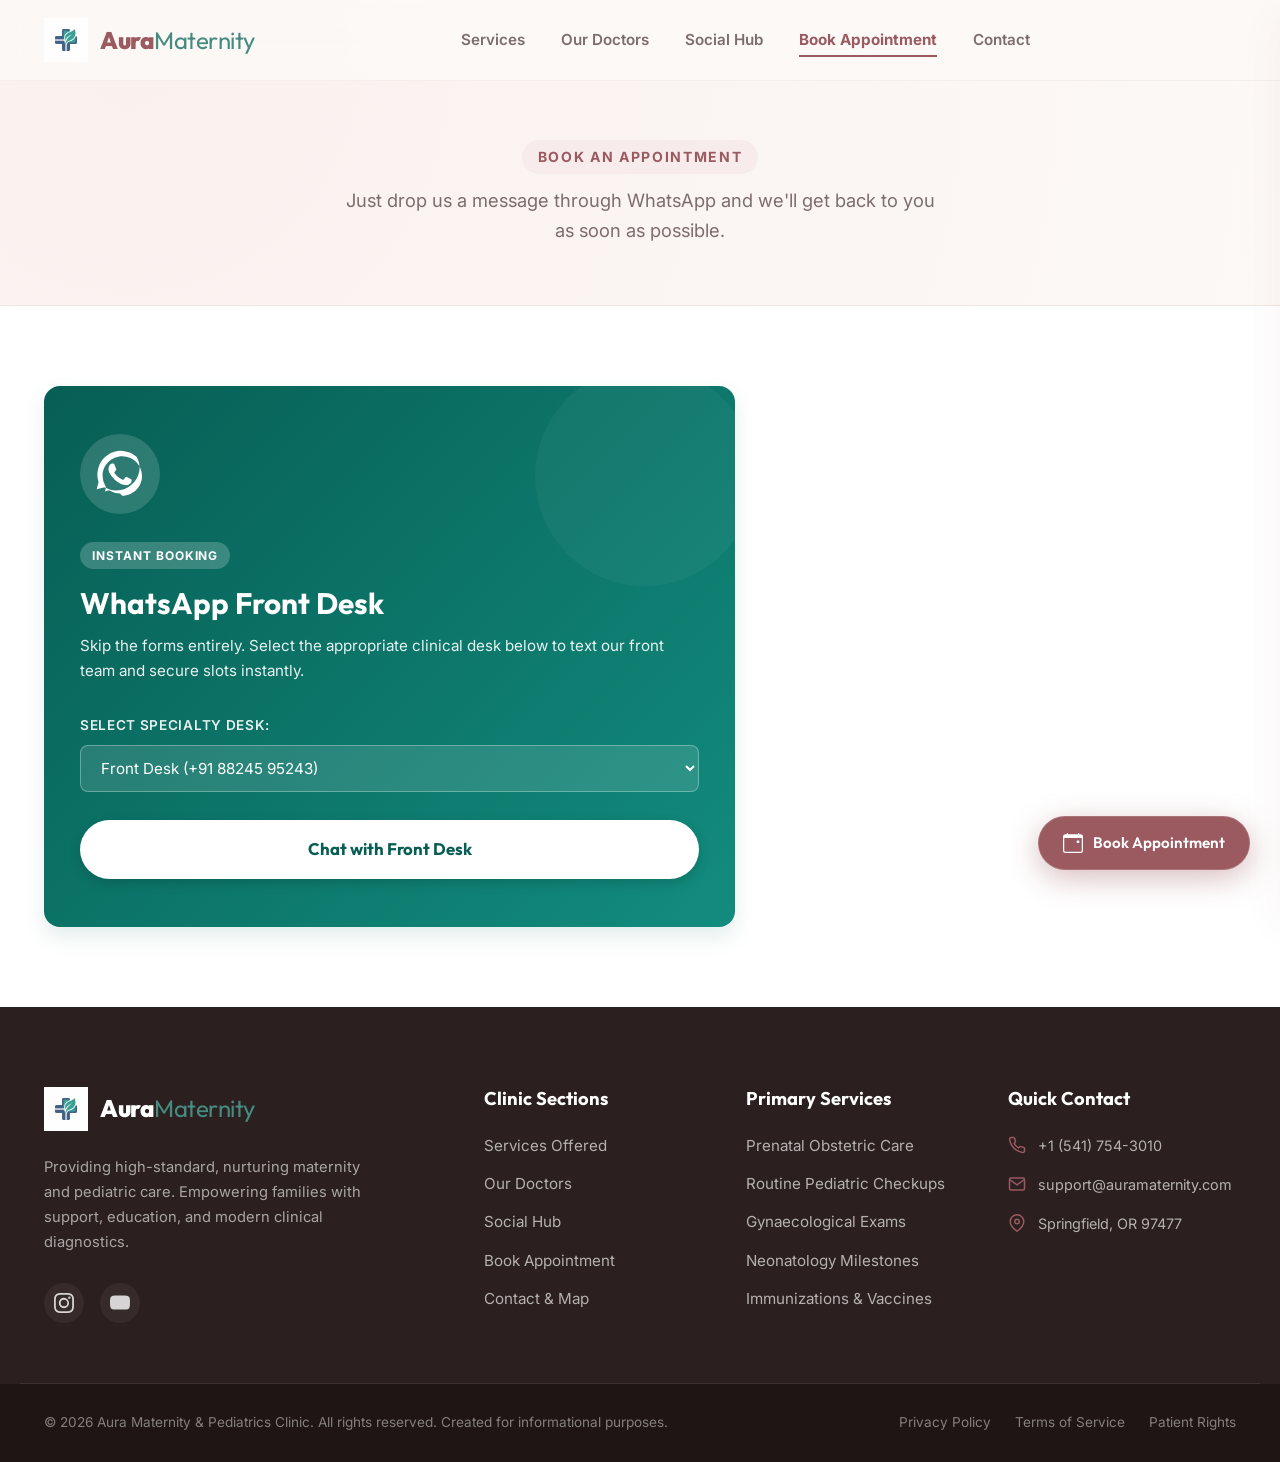
==== booking.html @ d5ce459d "Adding Base Code" ====
<!DOCTYPE html>
<html lang="en">

<head>
  <meta charset="UTF-8">
  <meta name="viewport" content="width=device-width, initial-scale=1.0">
  <title>Book an Appointment | Aura Maternity & Pediatrics Clinic</title>
  <link rel="preconnect" href="https://fonts.googleapis.com">
  <link rel="preconnect" href="https://fonts.gstatic.com" crossorigin>
  <link
    href="https://fonts.googleapis.com/css2?family=Inter:wght@300;400;500;600;700&family=Outfit:wght@300;400;500;600;700;800&display=swap"
    rel="stylesheet">
  <link rel="stylesheet" href="styles.css">
</head>

<body>

  <!-- SHARED HEADER -->
  <clinic-header></clinic-header>


  <!-- PAGE BANNER -->
  <section class="page-banner">
    <div class="container">
      <span class="sub-heading">Book an Appointment</span>
      <p>Just drop us a message through WhatsApp and we'll get back to you as soon as possible.</p>
    </div>
  </section>

  <!-- BOOKING LAYOUT SECTION -->
  <section class="booking-section section-padding bg-light" id="booking">
    <div class="container">
      <div class="booking-layout">

        <!-- WhatsApp Front Desk Card -->
        <div class="whatsapp-action-card">
          <div class="whatsapp-card-content">
            <div class="whatsapp-icon-large">
              <svg xmlns="http://www.w3.org/2000/svg" width="48" height="48" fill="currentColor" class="bi bi-whatsapp"
                viewBox="0 0 16 16">
                <path
                  d="M13.601 2.326A7.854 7.854 0 0 0 .79 10.394l.048.37-.63 2.33 2.385-.626.37.048a7.813 7.813 0 0 0 3.748.977h.001c4.32 0 7.831-3.51 7.831-7.83A7.83 7.83 0 0 0 13.6 2.326zM7.994 14.521a6.573 6.573 0 0 1-3.356-.92l-.24-.144-1.42.372.38-1.4-.158-.25a6.56 6.56 0 0 1-1.005-3.493c0-3.625 2.95-6.57 6.57-6.57a6.57 6.57 0 0 1 6.57 6.57c0 3.626-2.95 6.579-6.57 6.579zm3.557-4.877c-.19-.094-1.121-.553-1.295-.615-.173-.063-.3-.094-.427.094-.127.188-.49.613-.6.729-.11.117-.22.13-.41.035-.19-.094-.8-.296-1.523-.941-.563-.5-1.01-1.119-1.12-1.309-.11-.19-.013-.292.08-.387.085-.085.19-.22.285-.33.095-.11.127-.188.19-.312.063-.125.03-.235-.015-.33-.045-.094-.427-1.03-.586-1.416-.154-.373-.306-.322-.427-.328-.11-.006-.239-.006-.367-.006-.128 0-.335.048-.51.235-.175.188-.67.654-.67 1.595 0 .942.684 1.85.779 1.978.095.13 1.343 2.051 3.254 2.878.455.197.81.315 1.086.402.457.145.874.125 1.205.076.368-.055 1.121-.459 1.279-.902.158-.444.158-.825.11-.902-.045-.078-.174-.125-.364-.219z" />
              </svg>
            </div>
            <span class="whatsapp-badge">Instant Booking</span>
            <h3>WhatsApp Front Desk</h3>
            <p class="whatsapp-text">Skip the forms entirely. Select the appropriate clinical desk below to text our
              front team and secure slots instantly.</p>

            <div class="phone-input-group">
              <label for="whatsapp-desk">Select Specialty Desk:</label>
              <select id="whatsapp-desk" class="desk-select">
                <option value="+918824595243">Front Desk (+91 88245 95243)</option>
              </select>
            </div>

            <!-- Pre-filled message target template: https://wa.me/YOUR_PHONE_NUMBER?text=Hello%21%20I%20would%20like%20to%20book%20an%20appointment%20at%20the%20clinic.%20Please%20let%20me%20know%20the%20available%20slots. -->
            <a href="https://wa.me/+918824595243?text=Hello%21%20I%20would%20like%20to%20book%20an%20appointment%20at%20the%20clinic.%20Please%20let%20me%20know%20the%20available%20slots."
              id="whatsapp-btn" class="btn-whatsapp" target="_blank" rel="noopener noreferrer">
              Chat with Front Desk
            </a>
          </div>
          <div class="whatsapp-card-background"></div>
        </div>

      </div>
    </div>
  </section>

  <!-- FOOTER -->
  <clinic-footer></clinic-footer>

  <script src="header.js" defer></script>
  <script src="footer.js" defer></script>
  <script src="app.js"></script>
</body>

</html>
---- styles.css ----
/* ==========================================================================
   Aura Maternity & Pediatrics Clinic Stylesheet (Maternity Re-Theme)
   ========================================================================== */

/* 1. CSS VARIABLES & THEME SETUP */
:root {
  /* Color Palette - Warm, Comforting Maternity Home Theme */
  --primary: #9A5A60;          /* Warm Dusty Rose */
  --primary-hover: #7E4449;
  --primary-light: #F7ECEB;
  --secondary: #468B80;        /* Soft Sage Teal */
  --secondary-hover: #366E65;
  --secondary-light: #ECF5F3;
  --accent: #FAF1EE;           /* Warm Peach/Cream Accent */
  --text-main: #2B1F1F;        /* Deep Espresso Charcoal */
  --text-muted: #7D6D6D;       /* Warm Taupe Slate */
  --bg-primary: #FCF9F7;       /* Soft Creamy White */
  --bg-secondary: #FFFFFF;     /* Pure White */
  --border-color: #EFE6E2;     /* Warm Soft Border */
  --whatsapp-green: #25D366;   
  --whatsapp-hover: #1EBE57;
  
  /* Typography & Spacing */
  --font-heading: 'Outfit', sans-serif;
  --font-body: 'Inter', sans-serif;
  
  /* Shadows & Radius */
  --shadow-sm: 0 2px 4px rgba(154, 90, 96, 0.03);
  --shadow-md: 0 10px 20px rgba(154, 90, 96, 0.05);
  --shadow-lg: 0 20px 40px rgba(154, 90, 96, 0.07);
  --shadow-teal: 0 10px 20px rgba(70, 139, 128, 0.15);
  --radius-sm: 8px;
  --radius-md: 16px;
  --radius-lg: 24px;
  --radius-round: 50%;
  
  /* Transitions */
  --transition-fast: 0.2s cubic-bezier(0.4, 0, 0.2, 1);
  --transition-normal: 0.3s cubic-bezier(0.4, 0, 0.2, 1);
  --transition-slow: 0.5s cubic-bezier(0.4, 0, 0.2, 1);
}

/* 2. RESET & BASE STYLES */
*, *::before, *::after {
  box-sizing: border-box;
  margin: 0;
  padding: 0;
}

html {
  scroll-behavior: smooth;
  font-size: 16px;
}

body {
  font-family: var(--font-body);
  color: var(--text-main);
  background-color: var(--bg-primary);
  line-height: 1.6;
  -webkit-font-smoothing: antialiased;
  overflow-x: hidden;
}

.container {
  width: 100%;
  max-width: 1240px;
  margin: 0 auto;
  padding: 0 24px;
}

section {
  position: relative;
}

.section-padding {
  padding: 80px 0;
}

.bg-light {
  background-color: var(--bg-secondary);
}

a {
  text-decoration: none;
  color: inherit;
  transition: var(--transition-fast);
}

ul {
  list-style: none;
}

img {
  max-width: 100%;
  display: block;
  height: auto;
}

/* Typography styles */
h1, h2, h3, h4, h5, h6 {
  font-family: var(--font-heading);
  font-weight: 700;
  line-height: 1.25;
}

.section-header {
  max-width: 700px;
  margin: 0 auto 60px auto;
}

.text-center {
  text-align: center;
}

.sub-heading {
  font-family: var(--font-body);
  font-size: 0.875rem;
  text-transform: uppercase;
  letter-spacing: 0.12em;
  color: var(--primary);
  font-weight: 700;
  display: inline-block;
  margin-bottom: 12px;
  background-color: var(--primary-light);
  padding: 6px 16px;
  border-radius: 50px;
}

.section-title {
  font-size: 2.5rem;
  color: var(--primary);
  margin-bottom: 16px;
  letter-spacing: -0.01em;
}

.section-desc {
  color: var(--text-muted);
  font-size: 1.1rem;
}

/* Page Banner (Multi-Page Header Hero) */
.page-banner {
  background: radial-gradient(circle at 10% 20%, var(--accent) 0%, var(--bg-primary) 100%);
  padding: 140px 0 60px 0;
  border-bottom: 1px solid var(--border-color);
  text-align: center;
}

.page-banner h1 {
  font-size: 3rem;
  color: var(--primary);
  margin-bottom: 12px;
}

.page-banner p {
  color: var(--text-muted);
  font-size: 1.15rem;
  max-width: 600px;
  margin: 0 auto;
}

/* Button UI Components - Optimized for Gynaecology & Booking Intent */
.btn-primary {
  display: inline-flex;
  align-items: center;
  justify-content: center;
  background-color: var(--primary);
  color: var(--bg-secondary) !important;
  font-family: var(--font-heading);
  font-weight: 700;
  padding: 14px 28px;
  border-radius: 50px;
  border: none;
  cursor: pointer;
  box-shadow: var(--shadow-sm);
  transition: var(--transition-fast);
}

.btn-primary:hover {
  background-color: var(--primary-hover);
  transform: translateY(-2px);
  box-shadow: var(--shadow-md);
}

.btn-secondary {
  display: inline-flex;
  align-items: center;
  justify-content: center;
  background-color: var(--secondary-light);
  color: var(--secondary) !important;
  font-family: var(--font-heading);
  font-weight: 700;
  padding: 14px 28px;
  border-radius: 50px;
  border: none;
  cursor: pointer;
  transition: var(--transition-fast);
}

.btn-secondary:hover {
  background-color: #d8ebe8;
  transform: translateY(-2px);
}

/* ==========================================================================
   3. NAVIGATION HEADER
   ========================================================================== */
.header {
  position: fixed;
  top: 0;
  left: 0;
  width: 100%;
  z-index: 1000;
  background-color: rgba(252, 249, 247, 0.85);
  backdrop-filter: blur(16px);
  -webkit-backdrop-filter: blur(16px);
  border-bottom: 1px solid rgba(239, 230, 226, 0.5);
  transition: var(--transition-normal);
}

.header.scrolled {
  background-color: var(--bg-secondary);
  box-shadow: var(--shadow-sm);
  padding: 8px 0;
}

.nav-container {
  display: flex;
  align-items: center;
  justify-content: space-between;
  height: 80px;
  transition: var(--transition-normal);
}

.header.scrolled .nav-container {
  height: 70px;
}

.logo-wrapper {
  display: flex;
  align-items: center;
  gap: 12px;
}

.logo-img {
  width: 44px;
  height: 44px;
  object-fit: contain;
}

.logo-text {
  font-family: var(--font-heading);
  font-size: 1.5rem;
  font-weight: 850;
  color: var(--primary);
  letter-spacing: -0.02em;
}

.logo-text span {
  color: var(--secondary);
  font-weight: 400;
}

/* Desktop navigation links */
.nav-list {
  display: flex;
  gap: 36px;
}

.nav-link {
  font-family: var(--font-body);
  font-size: 0.95rem;
  font-weight: 600;
  color: var(--text-muted);
  position: relative;
  padding: 8px 0;
}

.nav-link::after {
  content: '';
  position: absolute;
  bottom: 0;
  left: 0;
  width: 0;
  height: 2.5px;
  background-color: var(--primary);
  transition: var(--transition-fast);
}

.nav-link:hover {
  color: var(--primary);
}

.nav-link:hover::after,
.nav-link.active::after {
  width: 100%;
}

.nav-link.active {
  color: var(--primary);
  font-weight: 700;
}

.nav-actions {
  display: flex;
  align-items: center;
  gap: 20px;
}

/* Menu Hamburger Button (Mobile) */
.menu-toggle {
  display: none;
  background: none;
  border: none;
  cursor: pointer;
  flex-direction: column;
  gap: 6px;
  padding: 8px;
  z-index: 1100;
}

.menu-toggle .bar {
  width: 24px;
  height: 2.5px;
  background-color: var(--primary);
  border-radius: 4px;
  transition: var(--transition-fast);
}

/* Mobile drawer navigation system */
.mobile-drawer {
  position: fixed;
  top: 0;
  right: -320px;
  width: 320px;
  height: 100%;
  background-color: var(--bg-secondary);
  z-index: 1100;
  box-shadow: var(--shadow-lg);
  display: flex;
  flex-direction: column;
  padding: 32px 24px;
  transition: var(--transition-normal);
}

.mobile-drawer.open {
  right: 0;
}

.drawer-header {
  display: flex;
  align-items: center;
  justify-content: space-between;
  margin-bottom: 40px;
}

.drawer-close {
  font-size: 2rem;
  background: none;
  border: none;
  cursor: pointer;
  color: var(--text-muted);
  line-height: 1;
}

.drawer-list {
  display: flex;
  flex-direction: column;
  gap: 20px;
  margin-bottom: auto;
}

.drawer-link {
  font-family: var(--font-heading);
  font-size: 1.25rem;
  font-weight: 700;
  color: var(--text-main);
  padding: 8px 0;
  display: block;
}

.drawer-link:hover,
.drawer-link.active {
  color: var(--primary);
}

.drawer-footer {
  margin-top: auto;
}

.drawer-btn {
  width: 100%;
  text-align: center;
}

.drawer-overlay {
  position: fixed;
  top: 0;
  left: 0;
  width: 100%;
  height: 100%;
  background-color: rgba(43, 31, 31, 0.4);
  z-index: 1050;
  opacity: 0;
  pointer-events: none;
  backdrop-filter: blur(4px);
  transition: var(--transition-normal);
}

.drawer-overlay.active {
  opacity: 1;
  pointer-events: auto;
}

/* ==========================================================================
   4. HERO SECTION
   ========================================================================== */
.hero-section {
  padding: 160px 0 90px 0;
  background: radial-gradient(circle at 80% 20%, rgba(154, 90, 96, 0.05) 0%, rgba(70, 139, 128, 0.02) 50%, var(--bg-primary) 100%);
  overflow: hidden;
}

.hero-container {
  display: grid;
  grid-template-columns: 1.15fr 0.85fr;
  align-items: center;
  gap: 60px;
}

.hero-title {
  font-size: 3.25rem;
  color: var(--primary);
  margin-bottom: 20px;
  letter-spacing: -0.02em;
}

.hero-title .highlight {
  color: var(--secondary);
  position: relative;
}

.hero-title .highlight::after {
  content: '';
  position: absolute;
  bottom: 4px;
  left: 0;
  width: 100%;
  height: 8px;
  background-color: rgba(70, 139, 128, 0.12);
  z-index: -1;
  border-radius: 4px;
}

.hero-subtitle {
  font-size: 1.15rem;
  color: var(--text-muted);
  margin-bottom: 36px;
  max-width: 580px;
}

.hero-cta-group {
  display: flex;
  gap: 16px;
  margin-bottom: 48px;
}

.hero-stats {
  display: flex;
  gap: 48px;
  border-top: 1px solid var(--border-color);
  padding-top: 28px;
}

.stat-item {
  display: flex;
  flex-direction: column;
}

.stat-num {
  font-family: var(--font-heading);
  font-size: 2.25rem;
  font-weight: 800;
  color: var(--primary);
  line-height: 1.1;
}

.stat-label {
  color: var(--text-muted);
  font-size: 0.9rem;
  margin-top: 4px;
}

/* Hero geometric UI illustration cards */
.hero-visual {
  position: relative;
  height: 480px;
  display: flex;
  align-items: center;
  justify-content: center;
}

.visual-card {
  position: absolute;
  background-color: var(--bg-secondary);
  border-radius: var(--radius-md);
  box-shadow: var(--shadow-lg);
  padding: 24px;
  display: flex;
  align-items: center;
  gap: 20px;
  width: 320px;
  transition: var(--transition-normal);
  z-index: 2;
  border: 1px solid var(--border-color);
}

.visual-card:hover {
  transform: translateY(-8px) scale(1.02);
}

.main-card {
  top: 60px;
  left: 20px;
}

.heart-card {
  bottom: 80px;
  right: 20px;
}

.card-icon-wrapper {
  width: 54px;
  height: 54px;
  border-radius: var(--radius-sm);
  background-color: var(--primary-light);
  color: var(--primary);
  display: flex;
  align-items: center;
  justify-content: center;
  flex-shrink: 0;
}

.card-icon-wrapper.teal {
  background-color: var(--secondary-light);
  color: var(--secondary);
}

.card-icon-wrapper svg {
  width: 26px;
  height: 26px;
}

.card-details h3 {
  font-size: 1.1rem;
  color: var(--primary);
  margin-bottom: 4px;
}

.card-details p {
  font-size: 0.85rem;
  color: var(--text-muted);
  line-height: 1.4;
}

.visual-gradient-glow {
  position: absolute;
  width: 320px;
  height: 320px;
  border-radius: var(--radius-round);
  background: radial-gradient(circle, rgba(154, 90, 96, 0.12) 0%, rgba(70, 139, 128, 0.05) 50%, transparent 100%);
  filter: blur(20px);
  z-index: 1;
}

/* ==========================================================================
   5. SERVICES OFFERED
   ========================================================================== */
.services-grid {
  display: grid;
  grid-template-columns: repeat(auto-fit, minmax(350px, 1fr));
  gap: 32px;
}

.service-card {
  background-color: var(--bg-secondary);
  border-radius: var(--radius-md);
  padding: 40px;
  box-shadow: var(--shadow-sm);
  border: 1px solid var(--border-color);
  transition: var(--transition-normal);
  display: flex;
  flex-direction: column;
  align-items: flex-start;
}

.service-card:hover {
  transform: translateY(-8px);
  box-shadow: var(--shadow-lg);
  border-color: rgba(154, 90, 96, 0.2);
}

.service-icon-container {
  width: 60px;
  height: 60px;
  border-radius: var(--radius-sm);
  background-color: var(--primary-light);
  color: var(--primary);
  display: flex;
  align-items: center;
  justify-content: center;
  margin-bottom: 28px;
  transition: var(--transition-fast);
}

.service-card:hover .service-icon-container {
  background-color: var(--secondary);
  color: var(--bg-secondary);
  transform: scale(1.05);
}

.service-icon {
  width: 28px;
  height: 28px;
}

.service-title {
  font-size: 1.35rem;
  color: var(--primary);
  margin-bottom: 16px;
}

.service-description {
  color: var(--text-muted);
  font-size: 0.95rem;
  line-height: 1.65;
  margin-bottom: 24px;
}

.service-card-link {
  font-weight: 700;
  font-size: 0.9rem;
  color: var(--primary);
  display: inline-flex;
  align-items: center;
  gap: 6px;
}

.service-card-link:hover {
  color: var(--secondary);
}

/* ==========================================================================
   6. DOCTORS & QUALIFICATIONS
   ========================================================================== */
.doctors-grid {
  display: grid;
  grid-template-columns: repeat(auto-fit, minmax(340px, 1fr));
  gap: 40px;
}

.doctor-card {
  background-color: var(--bg-secondary);
  border-radius: var(--radius-md);
  box-shadow: var(--shadow-sm);
  border: 1px solid var(--border-color);
  overflow: hidden;
  transition: var(--transition-normal);
}

.doctor-card:hover {
  transform: translateY(-6px);
  box-shadow: var(--shadow-lg);
}

.doctor-img-wrapper {
  position: relative;
  width: 100%;
  aspect-ratio: 1 / 1;
  overflow: hidden;
  background-color: var(--primary-light);
}

.doctor-img {
  width: 100%;
  height: 100%;
  object-fit: cover;
  transition: var(--transition-slow);
}

.doctor-card:hover .doctor-img {
  transform: scale(1.05);
}

.doctor-social-overlay {
  position: absolute;
  bottom: 0;
  left: 0;
  width: 100%;
  background: linear-gradient(to top, rgba(43, 31, 31, 0.8) 0%, rgba(43, 31, 31, 0) 100%);
  padding: 24px;
  display: flex;
  align-items: flex-end;
}

.doctor-exp {
  color: var(--bg-secondary);
  font-family: var(--font-heading);
  font-size: 0.9rem;
  font-weight: 700;
  background-color: var(--secondary);
  padding: 4px 12px;
  border-radius: 50px;
}

.doctor-info {
  padding: 32px;
}

.doctor-name {
  font-size: 1.35rem;
  color: var(--primary);
  margin-bottom: 6px;
}

.doctor-title {
  color: var(--secondary);
  font-weight: 700;
  font-size: 1rem;
}

.doctor-divider {
  border: none;
  border-top: 1px solid var(--border-color);
  margin: 20px 0;
}

.qualifications-header {
  font-size: 0.9rem;
  color: var(--text-main);
  margin-bottom: 12px;
  font-weight: 750;
  text-transform: uppercase;
  letter-spacing: 0.05em;
}

.qualifications-list {
  display: flex;
  flex-direction: column;
  gap: 8px;
}

.qualifications-list li {
  font-size: 0.88rem;
  color: var(--text-muted);
  position: relative;
  padding-left: 20px;
}

.qualifications-list li::before {
  content: "•";
  color: var(--primary);
  font-size: 1.25rem;
  position: absolute;
  left: 4px;
  top: -2px;
}

/* ==========================================================================
   7. PATIENT EDUCATION & SOCIAL MEDIA REELS (SOCIAL HUB)
   ========================================================================== */
.social-hub-intro {
  margin-bottom: 50px;
  padding: 30px;
  background-color: var(--accent);
  border-radius: var(--radius-md);
  border: 1px dashed var(--primary);
  display: flex;
  align-items: center;
  justify-content: space-between;
  gap: 30px;
}

.intro-content h3 {
  color: var(--primary);
  font-size: 1.35rem;
  margin-bottom: 6px;
}

.intro-content p {
  color: var(--text-muted);
  font-size: 0.95rem;
}

.social-btns {
  display: flex;
  gap: 12px;
  flex-wrap: wrap;
}

.social-btn {
  display: inline-flex;
  align-items: center;
  gap: 8px;
  padding: 10px 18px;
  border-radius: 50px;
  font-family: var(--font-heading);
  font-weight: 700;
  font-size: 0.88rem;
  color: var(--bg-secondary);
}

.btn-ig { background: linear-gradient(45deg, #f09433 0%, #e6683c 25%, #dc2743 50%, #cc2366 75%, #bc1888 100%); }
.btn-yt { background-color: #FF0000; }

.social-btns a:hover {
  transform: translateY(-2px);
  box-shadow: var(--shadow-md);
}

.education-tabs {
  display: flex;
  justify-content: center;
  gap: 16px;
  margin-bottom: 48px;
  flex-wrap: wrap;
}

.tab-btn {
  font-family: var(--font-heading);
  font-size: 0.95rem;
  font-weight: 700;
  color: var(--text-muted);
  background-color: var(--bg-secondary);
  border: 1px solid var(--border-color);
  padding: 10px 24px;
  border-radius: 50px;
  cursor: pointer;
  transition: var(--transition-fast);
}

.tab-btn:hover {
  color: var(--primary);
  border-color: var(--primary);
}

.tab-btn.active {
  color: var(--bg-secondary);
  background-color: var(--primary);
  border-color: var(--primary);
}

.education-grid {
  display: grid;
  grid-template-columns: repeat(auto-fit, minmax(320px, 1fr));
  gap: 32px;
}

.video-card-container {
  background-color: var(--bg-secondary);
  border-radius: var(--radius-md);
  overflow: hidden;
  box-shadow: var(--shadow-sm);
  border: 1px solid var(--border-color);
  transition: var(--transition-normal);
  display: flex;
  flex-direction: column;
}

.video-card-container:hover {
  transform: translateY(-4px);
  box-shadow: var(--shadow-lg);
}

.reel-aspect-ratio-box,
.shorts-aspect-ratio-box {
  width: 100%;
  aspect-ratio: 9 / 16;
  position: relative;
  background-color: #000;
  overflow: hidden;
}

.video-thumbnail-placeholder {
  position: absolute;
  top: 0;
  left: 0;
  width: 100%;
  height: 100%;
  display: flex;
  flex-direction: column;
  justify-content: space-between;
  padding: 24px;
  cursor: pointer;
  z-index: 2;
}

.video-badge {
  align-self: flex-start;
  background-color: rgba(43, 31, 31, 0.6);
  color: var(--bg-secondary);
  font-size: 0.75rem;
  font-weight: 700;
  padding: 4px 10px;
  border-radius: 50px;
  backdrop-filter: blur(4px);
  letter-spacing: 0.05em;
  text-transform: uppercase;
}

.youtube-badge {
  background-color: rgba(255, 0, 0, 0.85);
}

.play-button-overlay {
  position: absolute;
  top: 50%;
  left: 50%;
  transform: translate(-50%, -50%);
  width: 64px;
  height: 64px;
  border-radius: var(--radius-round);
  background-color: rgba(255, 255, 255, 0.95);
  color: var(--primary);
  display: flex;
  align-items: center;
  justify-content: center;
  box-shadow: var(--shadow-lg);
  transition: var(--transition-fast);
}

.video-thumbnail-placeholder:hover .play-button-overlay {
  transform: translate(-50%, -50%) scale(1.1);
  background-color: var(--secondary);
  color: var(--bg-secondary);
}

.play-svg {
  width: 24px;
  height: 24px;
  margin-left: 4px;
  fill: currentColor;
}

.video-creator {
  display: flex;
  align-items: center;
  gap: 10px;
  color: var(--bg-secondary);
  text-shadow: 0 2px 4px rgba(0, 0, 0, 0.4);
}

.creator-avatar {
  width: 32px;
  height: 32px;
  border-radius: var(--radius-round);
  border: 1.5px solid var(--bg-secondary);
  object-fit: cover;
}

.video-creator span {
  font-weight: 600;
  font-size: 0.85rem;
}

.video-iframe {
  position: absolute;
  top: 0;
  left: 0;
  width: 100%;
  height: 100%;
  z-index: 1;
}

.video-iframe.hidden {
  display: none;
}

.video-info {
  padding: 24px;
  flex-grow: 1;
  display: flex;
  flex-direction: column;
}

.video-title {
  font-size: 1.15rem;
  color: var(--primary);
  margin-bottom: 8px;
}

.video-caption {
  font-size: 0.88rem;
  color: var(--text-muted);
  margin-bottom: 16px;
  line-height: 1.5;
  flex-grow: 1;
}

.video-tag {
  color: var(--secondary);
  font-weight: 700;
  font-size: 0.85rem;
}

/* Carousel & Embed Styles */
.social-content-section {
  display: none;
}
.social-content-section.active {
  display: block;
}

.carousel-wrapper {
  position: relative;
  width: 100%;
  display: flex;
  align-items: center;
}

.carousel-container {
  overflow-x: auto;
  scroll-snap-type: x mandatory;
  scroll-behavior: smooth;
  display: flex;
  gap: 24px;
  padding: 16px 4px;
  width: 100%;
  -webkit-overflow-scrolling: touch;
}

.carousel-container::-webkit-scrollbar {
  display: none;
}

.carousel-slide {
  flex: 0 0 320px;
  scroll-snap-align: start;
  background-color: var(--bg-secondary);
  border-radius: var(--radius-md);
  border: 1px solid var(--border-color);
  box-shadow: var(--shadow-sm);
  overflow: hidden;
  display: flex;
  flex-direction: column;
}

.social-embed-iframe {
  width: 100%;
  height: 100%;
  border: none;
}

.carousel-arrow {
  position: absolute;
  top: 50%;
  transform: translateY(-50%);
  width: 48px;
  height: 48px;
  border-radius: var(--radius-round);
  background-color: var(--bg-secondary);
  border: 1px solid var(--border-color);
  color: var(--primary);
  display: flex;
  align-items: center;
  justify-content: center;
  cursor: pointer;
  box-shadow: var(--shadow-md);
  z-index: 10;
  transition: var(--transition-normal);
}

.carousel-arrow:hover {
  background-color: var(--primary);
  color: var(--bg-secondary);
  border-color: var(--primary);
}

.carousel-arrow.prev-btn {
  left: -24px;
}

.carousel-arrow.next-btn {
  right: -24px;
}

@media (max-width: 768px) {
  .carousel-arrow {
    display: none;
  }
}

/* See All Card */
.see-all-card {
  background-color: var(--accent-light, #FCF5F5);
  border: 2px dashed var(--primary);
  display: flex;
  align-items: center;
  justify-content: center;
  text-align: center;
  padding: 40px 24px;
}

.see-all-card-content {
  display: flex;
  flex-direction: column;
  align-items: center;
  justify-content: center;
  height: 100%;
}

.social-icon-large {
  width: 72px;
  height: 72px;
  border-radius: var(--radius-round);
  display: flex;
  align-items: center;
  justify-content: center;
  margin-bottom: 24px;
  color: var(--bg-secondary);
}

.ig-gradient {
  background: linear-gradient(45deg, #f09433 0%, #e6683c 25%, #dc2743 50%, #cc2366 75%, #bc1888 100%);
}

.yt-red {
  background-color: #FF0000;
}

.see-all-card h3 {
  font-size: 1.35rem;
  color: var(--primary);
  margin-bottom: 12px;
}

.see-all-card p {
  font-size: 0.9rem;
  color: var(--text-muted);
  margin-bottom: 28px;
  line-height: 1.5;
}

/* ==========================================================================
   8. APPOINTMENT BOOKING
   ========================================================================== */
.booking-layout {
  display: grid;
  grid-template-columns: 1.2fr 0.8fr;
  gap: 40px;
}

.booking-form-card {
  background-color: var(--bg-secondary);
  border-radius: var(--radius-md);
  overflow: hidden;
  box-shadow: var(--shadow-sm);
  border: 1px solid var(--border-color);
  display: flex;
  flex-direction: column;
}

.form-header {
  padding: 32px 32px 24px 32px;
  border-bottom: 1px solid var(--border-color);
}

.form-header h3 {
  font-size: 1.5rem;
  color: var(--primary);
  margin-bottom: 6px;
}

.form-header p {
  color: var(--text-muted);
  font-size: 0.95rem;
}

.iframe-wrapper {
  position: relative;
  width: 100%;
  height: 600px;
  background-color: var(--bg-primary);
}

.booking-iframe {
  position: absolute;
  top: 0;
  left: 0;
  width: 100%;
  height: 100%;
  border: none;
}

/* WhatsApp Callcard */
.whatsapp-action-card {
  position: relative;
  background: linear-gradient(135deg, #075E54 0%, #128C7E 100%);
  border-radius: var(--radius-md);
  padding: 48px 36px;
  color: var(--bg-secondary);
  box-shadow: var(--shadow-teal);
  overflow: hidden;
  display: flex;
  flex-direction: column;
  justify-content: center;
}

.whatsapp-card-content {
  position: relative;
  z-index: 2;
}

.whatsapp-icon-large {
  width: 80px;
  height: 80px;
  border-radius: var(--radius-round);
  background-color: rgba(255, 255, 255, 0.15);
  display: flex;
  align-items: center;
  justify-content: center;
  margin-bottom: 28px;
  color: var(--bg-secondary);
}

.whatsapp-badge {
  display: inline-block;
  background-color: rgba(255, 255, 255, 0.2);
  color: var(--bg-secondary);
  font-size: 0.75rem;
  font-weight: 700;
  text-transform: uppercase;
  letter-spacing: 0.08em;
  padding: 4px 12px;
  border-radius: 50px;
  margin-bottom: 16px;
}

.whatsapp-action-card h3 {
  font-size: 1.85rem;
  margin-bottom: 12px;
  font-weight: 700;
}

.whatsapp-text {
  font-size: 0.95rem;
  line-height: 1.6;
  opacity: 0.9;
  margin-bottom: 32px;
}

.phone-input-group {
  margin-bottom: 28px;
  display: flex;
  flex-direction: column;
  gap: 8px;
}

.phone-input-group label {
  font-size: 0.85rem;
  font-weight: 600;
  text-transform: uppercase;
  letter-spacing: 0.05em;
  opacity: 0.9;
}

.desk-select {
  width: 100%;
  background-color: rgba(255, 255, 255, 0.12);
  color: var(--bg-secondary);
  border: 1px solid rgba(255, 255, 255, 0.3);
  padding: 12px 16px;
  border-radius: var(--radius-sm);
  font-family: var(--font-body);
  font-size: 0.95rem;
  outline: none;
  cursor: pointer;
}

.desk-select option {
  background-color: #128C7E;
  color: var(--bg-secondary);
}

.btn-whatsapp {
  display: inline-flex;
  align-items: center;
  justify-content: center;
  gap: 10px;
  width: 100%;
  background-color: var(--bg-secondary);
  color: #075E54 !important;
  font-family: var(--font-heading);
  font-weight: 700;
  padding: 16px 28px;
  border-radius: 50px;
  box-shadow: 0 4px 12px rgba(0, 0, 0, 0.15);
  font-size: 1.05rem;
}

.btn-whatsapp:hover {
  background-color: var(--primary-light);
  transform: translateY(-2px);
  box-shadow: 0 6px 16px rgba(0, 0, 0, 0.25);
}

.whatsapp-card-background {
  position: absolute;
  top: -20px;
  right: -20px;
  width: 220px;
  height: 220px;
  border-radius: var(--radius-round);
  background-color: rgba(255, 255, 255, 0.04);
  z-index: 1;
}

/* ==========================================================================
   9. CLINIC INFO & ADDRESS
   ========================================================================== */
.contact-grid {
  display: grid;
  grid-template-columns: repeat(auto-fit, minmax(450px, 1fr));
  gap: 40px;
}

.contact-info-card {
  background-color: var(--bg-secondary);
  border-radius: var(--radius-md);
  padding: 48px;
  box-shadow: var(--shadow-sm);
  border: 1px solid var(--border-color);
}

.info-title {
  font-size: 1.85rem;
  color: var(--primary);
  margin-bottom: 36px;
}

.info-item {
  display: flex;
  gap: 20px;
  margin-bottom: 28px;
}

.info-item:last-child {
  margin-bottom: 0;
}

.info-icon {
  width: 48px;
  height: 48px;
  border-radius: var(--radius-sm);
  background-color: var(--primary-light);
  color: var(--primary);
  display: flex;
  align-items: center;
  justify-content: center;
  flex-shrink: 0;
}

.contact-svg {
  width: 22px;
  height: 22px;
}

.info-details h4 {
  font-size: 1.1rem;
  color: var(--primary);
  margin-bottom: 6px;
}

.info-details p {
  color: var(--text-muted);
  font-size: 0.95rem;
  line-height: 1.5;
}

.info-details a {
  color: var(--secondary);
  font-weight: 500;
}

.info-details a:hover {
  text-decoration: underline;
}

/* Styled Mock Map Container */
.map-container-wrapper {
  position: relative;
  width: 100%;
  height: 100%;
  min-height: 450px;
  border-radius: var(--radius-md);
  overflow: hidden;
  box-shadow: var(--shadow-sm);
  border: 1px solid var(--border-color);
}

.map-placeholder-box {
  width: 100%;
  height: 100%;
  position: relative;
  background-color: #EBF1FA;
  display: flex;
  align-items: center;
  justify-content: center;
}

.map-graphic-mock {
  position: absolute;
  top: 0;
  left: 0;
  width: 100%;
  height: 100%;
  background-color: #F7ECEB;
  overflow: hidden;
}

.map-grid-pattern {
  position: absolute;
  width: 100%;
  height: 100%;
  background-image: 
    linear-gradient(rgba(154, 90, 96, 0.05) 1px, transparent 1px),
    linear-gradient(90deg, rgba(154, 90, 96, 0.05) 1px, transparent 1px);
  background-size: 20px 20px;
}

.map-road-1 {
  position: absolute;
  top: 45%;
  left: 0;
  width: 100%;
  height: 32px;
  background-color: #FFFFFF;
}

.map-road-2 {
  position: absolute;
  left: 60%;
  top: 0;
  width: 32px;
  height: 100%;
  background-color: #FFFFFF;
}

.map-park {
  position: absolute;
  top: 15%;
  left: 15%;
  width: 160px;
  height: 100px;
  background-color: rgba(70, 139, 128, 0.12);
  border-radius: 8px;
}

.map-river {
  position: absolute;
  bottom: 0;
  left: 0;
  width: 45%;
  height: 130px;
  background-color: rgba(154, 90, 96, 0.04);
  border-radius: 0 100px 0 0;
}

.map-marker-pin {
  position: absolute;
  left: 60%;
  top: 45%;
  transform: translate(-50%, -100%);
  display: flex;
  flex-direction: column;
  align-items: center;
  cursor: pointer;
  z-index: 10;
}

.pin-dot {
  width: 18px;
  height: 18px;
  background-color: var(--primary);
  border: 3px solid #FFFFFF;
  border-radius: var(--radius-round);
  box-shadow: 0 2px 4px rgba(0, 0, 0, 0.2);
}

.pin-dot::after {
  content: '';
  position: absolute;
  width: 0;
  height: 0;
  border-left: 6px solid transparent;
  border-right: 6px solid transparent;
  border-top: 10px solid var(--primary);
  bottom: -6px;
  left: 50%;
  transform: translateX(-50%);
}

.pin-card {
  background-color: var(--primary);
  color: var(--bg-secondary);
  padding: 10px 14px;
  border-radius: var(--radius-sm);
  margin-bottom: 8px;
  box-shadow: var(--shadow-lg);
  pointer-events: none;
  width: 170px;
  text-align: center;
}

.pin-card h5 {
  font-size: 0.85rem;
  margin-bottom: 2px;
}

.pin-card p {
  font-size: 0.7rem;
  opacity: 0.8;
}

.animate-bounce {
  animation: bounce-pin 2s infinite;
}

@keyframes bounce-pin {
  0%, 100% { transform: translate(-50%, -100%); }
  50% { transform: translate(-50%, -106%); }
}

.map-overlay-controls {
  position: absolute;
  bottom: 20px;
  left: 20px;
  display: flex;
  flex-direction: column;
  gap: 8px;
  z-index: 2;
}

.map-ctrl-btn {
  width: 36px;
  height: 36px;
  background-color: var(--bg-secondary);
  border: 1px solid var(--border-color);
  border-radius: var(--radius-sm);
  font-size: 1.25rem;
  font-weight: 600;
  cursor: pointer;
  color: var(--primary);
  display: flex;
  align-items: center;
  justify-content: center;
  box-shadow: var(--shadow-sm);
}

.map-ctrl-btn:hover {
  background-color: var(--primary-light);
}

.map-load-panel {
  position: absolute;
  width: calc(100% - 40px);
  max-width: 320px;
  background-color: rgba(255, 255, 255, 0.95);
  backdrop-filter: blur(8px);
  -webkit-backdrop-filter: blur(8px);
  border: 1px solid var(--border-color);
  border-radius: var(--radius-sm);
  padding: 20px;
  text-align: center;
  bottom: 20px;
  right: 20px;
  z-index: 2;
  box-shadow: var(--shadow-md);
}

.map-load-panel p {
  font-size: 0.85rem;
  color: var(--text-main);
  margin-bottom: 12px;
  font-weight: 600;
}

.map-load-panel button {
  width: 100%;
  padding: 10px 20px;
  font-size: 0.85rem;
}

.live-map-iframe {
  border: none;
  width: 100%;
  height: 100%;
}

.live-map-iframe.hidden {
  display: none;
}

/* ==========================================================================
   10. FOOTER
   ========================================================================== */
.footer {
  background-color: var(--text-main);
  color: rgba(255, 255, 255, 0.8);
  padding-top: 80px;
  font-size: 0.95rem;
}

.footer-top {
  display: grid;
  grid-template-columns: 1.5fr 0.8fr 0.8fr 0.9fr;
  gap: 60px;
  padding-bottom: 60px;
  border-bottom: 1px solid rgba(255, 255, 255, 0.08);
}

.footer-brand-col .logo-text {
  color: var(--bg-secondary);
}

.brand-tagline {
  margin-top: 24px;
  font-size: 0.92rem;
  line-height: 1.7;
  color: rgba(255, 255, 255, 0.6);
  max-width: 320px;
}

.social-links {
  display: flex;
  gap: 16px;
  margin-top: 28px;
}

.social-links a {
  width: 40px;
  height: 40px;
  border-radius: var(--radius-round);
  background-color: rgba(255, 255, 255, 0.05);
  color: rgba(255, 255, 255, 0.8);
  display: flex;
  align-items: center;
  justify-content: center;
  transition: var(--transition-fast);
}

.social-links a:hover {
  background-color: var(--primary);
  color: var(--bg-secondary);
  transform: translateY(-2px);
}

.footer-col-title {
  font-family: var(--font-heading);
  font-size: 1.15rem;
  color: var(--bg-secondary);
  margin-bottom: 24px;
}

.footer-links {
  display: flex;
  flex-direction: column;
  gap: 14px;
}

.footer-links a {
  color: rgba(255, 255, 255, 0.65);
}

.footer-links a:hover {
  color: var(--primary);
  padding-left: 4px;
}

.footer-contact-info {
  display: flex;
  flex-direction: column;
  gap: 16px;
}

.footer-contact-info li {
  display: flex;
  gap: 12px;
  align-items: flex-start;
  font-size: 0.9rem;
  color: rgba(255, 255, 255, 0.65);
}

.footer-mini-svg {
  width: 18px;
  height: 18px;
  color: var(--primary);
  margin-top: 2px;
  flex-shrink: 0;
}

.footer-contact-info a:hover {
  color: var(--primary);
}

.footer-bottom {
  background-color: #1F1515;
  padding: 28px 0;
  font-size: 0.85rem;
  color: rgba(255, 255, 255, 0.45);
}

.footer-bottom-container {
  display: flex;
  justify-content: space-between;
  align-items: center;
}

.footer-bottom-links {
  display: flex;
  gap: 24px;
}

.footer-bottom-links a:hover {
  color: var(--bg-secondary);
}

/* ==========================================================================
   11. LIGHTBOX MODAL VIDEO PLAYER
   ========================================================================== */
.video-modal {
  position: fixed;
  top: 0;
  left: 0;
  width: 100%;
  height: 100%;
  background-color: rgba(43, 31, 31, 0.85);
  backdrop-filter: blur(8px);
  -webkit-backdrop-filter: blur(8px);
  z-index: 2000;
  display: flex;
  align-items: center;
  justify-content: center;
  opacity: 0;
  pointer-events: none;
  transition: var(--transition-normal);
}

.video-modal.open {
  opacity: 1;
  pointer-events: auto;
}

.modal-content {
  position: relative;
  width: 90%;
  max-width: 450px;
  background-color: var(--bg-secondary);
  border-radius: var(--radius-md);
  overflow: hidden;
  box-shadow: var(--shadow-lg);
  border: 1px solid var(--border-color);
  transform: scale(0.9);
  transition: var(--transition-normal);
}

.video-modal.open .modal-content {
  transform: scale(1);
}

.modal-close {
  position: absolute;
  top: 16px;
  right: 16px;
  font-size: 2.25rem;
  color: var(--text-muted);
  background: none;
  border: none;
  cursor: pointer;
  z-index: 10;
  line-height: 0.5;
}

.modal-close:hover {
  color: var(--text-main);
}

.modal-video-wrapper {
  position: relative;
  width: 100%;
  aspect-ratio: 9 / 16;
  background-color: #000;
}

.modal-placeholder-player {
  position: absolute;
  top: 0;
  left: 0;
  width: 100%;
  height: 100%;
  display: flex;
  flex-direction: column;
  align-items: center;
  justify-content: center;
  padding: 48px;
  background: linear-gradient(180deg, #2B1F1F 0%, #1F1515 100%);
  color: var(--bg-secondary);
  text-align: center;
}

.player-icon {
  width: 90px;
  height: 90px;
  border-radius: var(--radius-round);
  background-color: var(--primary);
  color: var(--bg-secondary);
  display: flex;
  align-items: center;
  justify-content: center;
  margin-bottom: 24px;
  box-shadow: var(--shadow-md);
  animation: pulse-play 2s infinite;
}

@keyframes pulse-play {
  0% { box-shadow: 0 0 0 0 rgba(154, 90, 96, 0.4); }
  70% { box-shadow: 0 0 0 20px rgba(154, 90, 96, 0); }
  100% { box-shadow: 0 0 0 0 rgba(154, 90, 96, 0); }
}

.modal-placeholder-player h4 {
  font-size: 1.5rem;
  margin-bottom: 12px;
  color: var(--bg-secondary);
}

.modal-placeholder-player p {
  font-size: 0.95rem;
  opacity: 0.8;
  margin-bottom: 32px;
  line-height: 1.5;
}

.modal-fake-progress {
  width: 100%;
  height: 4px;
  background-color: rgba(255, 255, 255, 0.1);
  border-radius: 10px;
  overflow: hidden;
}

.fake-progress-bar {
  width: 0%;
  height: 100%;
  background-color: var(--primary);
  animation: fake-play-progress 4s linear infinite;
}

@keyframes fake-play-progress {
  0% { width: 0%; }
  100% { width: 100%; }
}

/* ==========================================================================
   12. RESPONSIVE DESIGN (MEDIA QUERIES)
   ========================================================================== */

@media (max-width: 1024px) {
  .hero-container {
    grid-template-columns: 1fr;
    gap: 48px;
    text-align: center;
  }
  
  .hero-subtitle {
    margin-left: auto;
    margin-right: auto;
  }
  
  .hero-cta-group {
    justify-content: center;
  }
  
  .hero-stats {
    justify-content: center;
  }
  
  .hero-visual {
    height: 400px;
  }
  
  .main-card {
    left: 10%;
  }
  
  .heart-card {
    right: 10%;
  }
  
  .booking-layout {
    grid-template-columns: 1fr;
    gap: 32px;
  }
  
  .whatsapp-action-card {
    padding: 36px 24px;
  }
  
  .contact-grid {
    grid-template-columns: 1fr;
  }
  
  .footer-top {
    grid-template-columns: 1.2fr 1fr 1fr;
    gap: 40px;
  }
  
  .footer-brand-col {
    grid-column: span 3;
  }
}

@media (max-width: 768px) {
  .section-title {
    font-size: 2rem;
  }
  
  .hero-title {
    font-size: 2.5rem;
  }
  
  .page-banner h1 {
    font-size: 2.25rem;
  }
  
  .section-padding {
    padding: 60px 0;
  }
  
  .nav-menu,
  .nav-btn-desktop {
    display: none;
  }
  
  .menu-toggle {
    display: flex;
  }
  
  .hero-section {
    padding-top: 130px;
  }
  
  .hero-stats {
    flex-wrap: wrap;
    gap: 24px;
  }
  
  .hero-visual {
    display: none;
  }
  
  .social-hub-intro {
    flex-direction: column;
    text-align: center;
  }
  
  .social-btns {
    justify-content: center;
  }
  
  .footer-top {
    grid-template-columns: 1fr;
    gap: 32px;
  }
  
  .footer-brand-col {
    grid-column: span 1;
  }
  
  .footer-bottom-container {
    flex-direction: column;
    gap: 16px;
    text-align: center;
  }
  
  .footer-bottom-links {
    justify-content: center;
  }
}

@media (max-width: 480px) {
  .hero-title {
    font-size: 2rem;
  }
  
  .hero-cta-group {
    flex-direction: column;
    gap: 12px;
  }
  
  .hero-btn,
  .hero-btn-sec {
    width: 100%;
  }
  
  .contact-info-card {
    padding: 24px;
  }
  
  .info-title {
    font-size: 1.5rem;
  }
}

/* ==========================================================================
   9. FLOATING BOOKING ACTION BUTTON (FAB)
   ========================================================================== */
.floating-booking-btn {
  position: fixed;
  bottom: 30px;
  right: 30px;
  z-index: 999;
  display: flex;
  align-items: center;
  gap: 10px;
  background-color: var(--primary); /* Dusty Rose #9A5A60 */
  color: var(--bg-secondary); /* Cream/Blush Background #FCF9F7 */
  padding: 14px 24px;
  border-radius: 50px;
  font-family: 'Outfit', sans-serif;
  font-weight: 600;
  font-size: 0.95rem;
  box-shadow: 0 8px 30px rgba(154, 90, 96, 0.4);
  text-decoration: none;
  transition: all 0.3s cubic-bezier(0.4, 0, 0.2, 1);
  border: 1px solid rgba(255, 255, 255, 0.15);
}

.floating-booking-btn:hover {
  transform: translateY(-4px) scale(1.03);
  background-color: var(--primary-dark);
  box-shadow: 0 12px 35px rgba(154, 90, 96, 0.5);
  color: var(--bg-secondary);
}

.floating-booking-btn svg {
  flex-shrink: 0;
}

/* Make it slightly more compact on mobile screens */
@media (max-width: 576px) {
  .floating-booking-btn {
    bottom: 20px;
    right: 20px;
    padding: 12px 18px;
    font-size: 0.85rem;
    box-shadow: 0 6px 20px rgba(154, 90, 96, 0.35);
  }
}
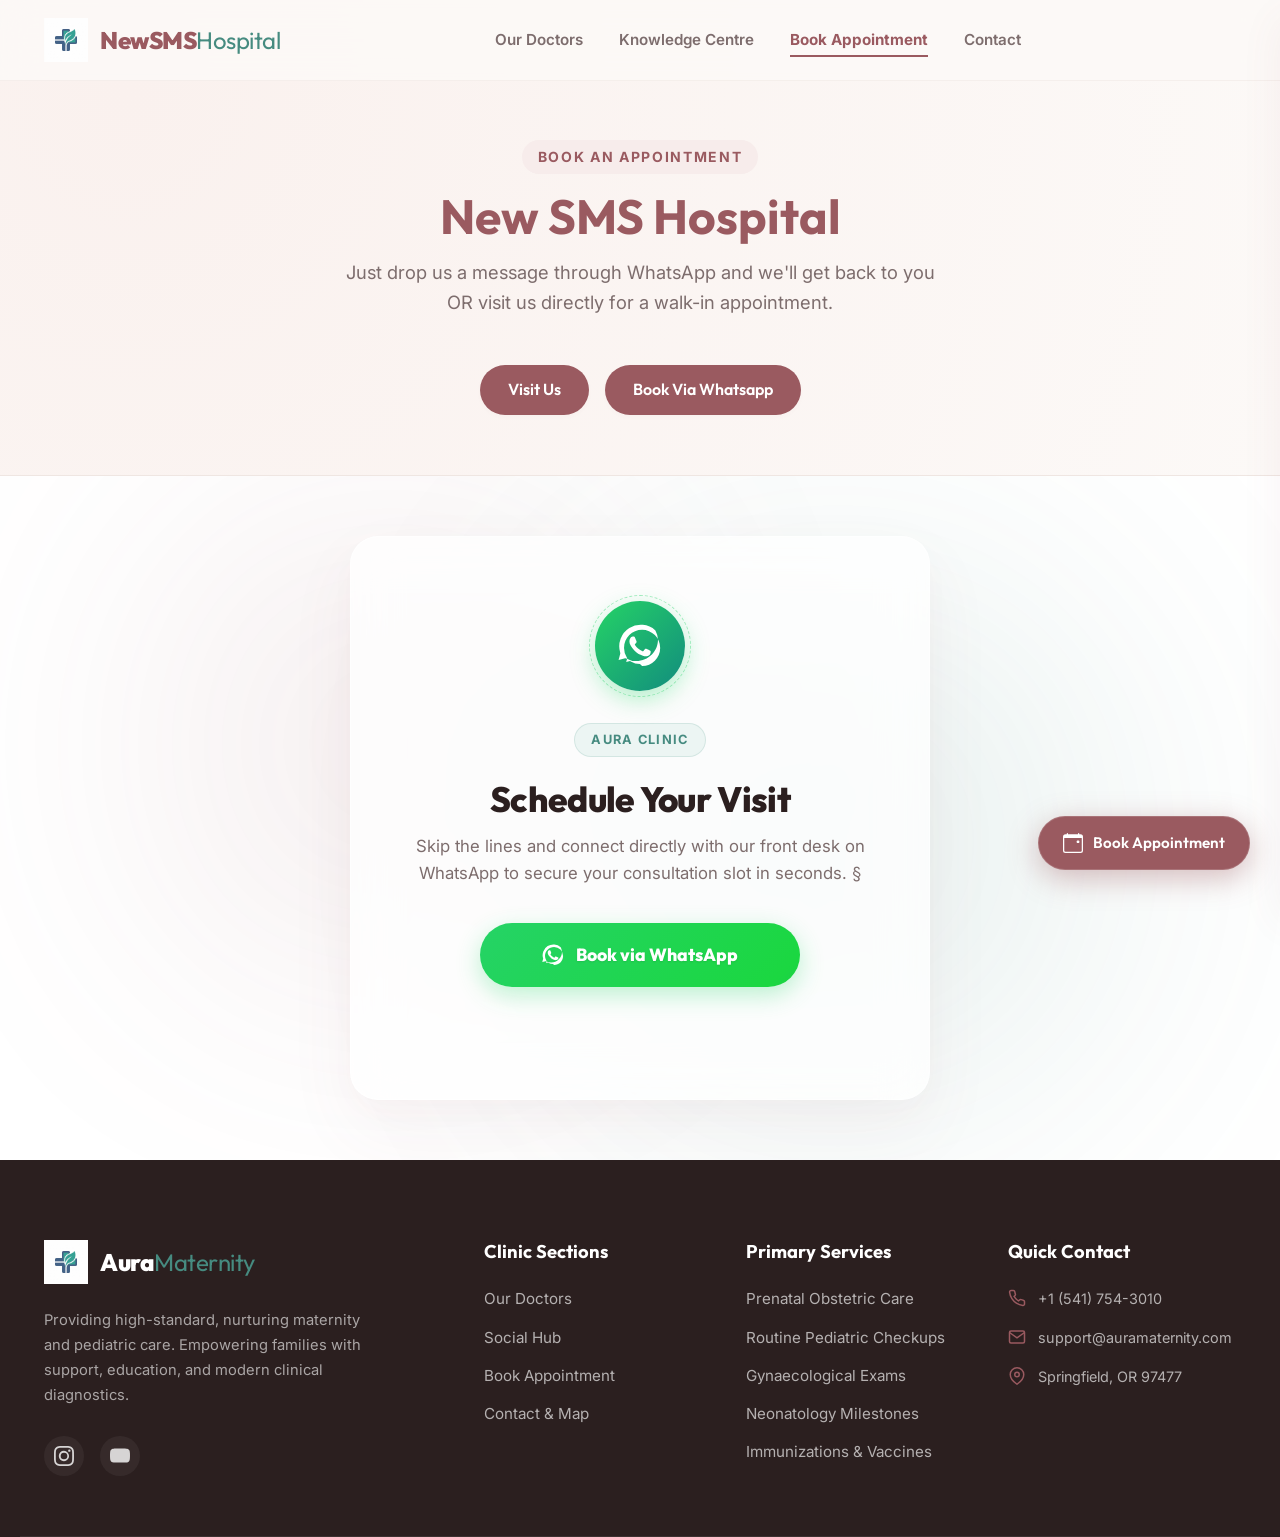
==== commit add2050d: "Fixes to reflect correct locations and numbers. Also fixed some pages." ====
--- a/booking.html
+++ b/booking.html
@@ -1,78 +1,14 @@
 <!DOCTYPE html>
 <html lang="en">
-
 <head>
   <meta charset="UTF-8">
-  <meta name="viewport" content="width=device-width, initial-scale=1.0">
-  <title>Book an Appointment | Aura Maternity & Pediatrics Clinic</title>
-  <link rel="preconnect" href="https://fonts.googleapis.com">
-  <link rel="preconnect" href="https://fonts.gstatic.com" crossorigin>
-  <link
-    href="https://fonts.googleapis.com/css2?family=Inter:wght@300;400;500;600;700&family=Outfit:wght@300;400;500;600;700;800&display=swap"
-    rel="stylesheet">
-  <link rel="stylesheet" href="styles.css">
+  <meta http-equiv="refresh" content="0; url=index.html">
+  <title>Redirecting...</title>
+  <script>
+    window.location.href = "index.html";
+  </script>
 </head>
-
 <body>
-
-  <!-- SHARED HEADER -->
-  <clinic-header></clinic-header>
-
-
-  <!-- PAGE BANNER -->
-  <section class="page-banner">
-    <div class="container">
-      <span class="sub-heading">Book an Appointment</span>
-      <p>Just drop us a message through WhatsApp and we'll get back to you as soon as possible.</p>
-    </div>
-  </section>
-
-  <!-- BOOKING LAYOUT SECTION -->
-  <section class="booking-section section-padding bg-light" id="booking">
-    <div class="container">
-      <div class="booking-layout">
-
-        <!-- WhatsApp Front Desk Card -->
-        <div class="whatsapp-action-card">
-          <div class="whatsapp-card-content">
-            <div class="whatsapp-icon-large">
-              <svg xmlns="http://www.w3.org/2000/svg" width="48" height="48" fill="currentColor" class="bi bi-whatsapp"
-                viewBox="0 0 16 16">
-                <path
-                  d="M13.601 2.326A7.854 7.854 0 0 0 .79 10.394l.048.37-.63 2.33 2.385-.626.37.048a7.813 7.813 0 0 0 3.748.977h.001c4.32 0 7.831-3.51 7.831-7.83A7.83 7.83 0 0 0 13.6 2.326zM7.994 14.521a6.573 6.573 0 0 1-3.356-.92l-.24-.144-1.42.372.38-1.4-.158-.25a6.56 6.56 0 0 1-1.005-3.493c0-3.625 2.95-6.57 6.57-6.57a6.57 6.57 0 0 1 6.57 6.57c0 3.626-2.95 6.579-6.57 6.579zm3.557-4.877c-.19-.094-1.121-.553-1.295-.615-.173-.063-.3-.094-.427.094-.127.188-.49.613-.6.729-.11.117-.22.13-.41.035-.19-.094-.8-.296-1.523-.941-.563-.5-1.01-1.119-1.12-1.309-.11-.19-.013-.292.08-.387.085-.085.19-.22.285-.33.095-.11.127-.188.19-.312.063-.125.03-.235-.015-.33-.045-.094-.427-1.03-.586-1.416-.154-.373-.306-.322-.427-.328-.11-.006-.239-.006-.367-.006-.128 0-.335.048-.51.235-.175.188-.67.654-.67 1.595 0 .942.684 1.85.779 1.978.095.13 1.343 2.051 3.254 2.878.455.197.81.315 1.086.402.457.145.874.125 1.205.076.368-.055 1.121-.459 1.279-.902.158-.444.158-.825.11-.902-.045-.078-.174-.125-.364-.219z" />
-              </svg>
-            </div>
-            <span class="whatsapp-badge">Instant Booking</span>
-            <h3>WhatsApp Front Desk</h3>
-            <p class="whatsapp-text">Skip the forms entirely. Select the appropriate clinical desk below to text our
-              front team and secure slots instantly.</p>
-
-            <div class="phone-input-group">
-              <label for="whatsapp-desk">Select Specialty Desk:</label>
-              <select id="whatsapp-desk" class="desk-select">
-                <option value="+918824595243">Front Desk (+91 88245 95243)</option>
-              </select>
-            </div>
-
-            <!-- Pre-filled message target template: https://wa.me/YOUR_PHONE_NUMBER?text=Hello%21%20I%20would%20like%20to%20book%20an%20appointment%20at%20the%20clinic.%20Please%20let%20me%20know%20the%20available%20slots. -->
-            <a href="https://wa.me/+918824595243?text=Hello%21%20I%20would%20like%20to%20book%20an%20appointment%20at%20the%20clinic.%20Please%20let%20me%20know%20the%20available%20slots."
-              id="whatsapp-btn" class="btn-whatsapp" target="_blank" rel="noopener noreferrer">
-              Chat with Front Desk
-            </a>
-          </div>
-          <div class="whatsapp-card-background"></div>
-        </div>
-
-      </div>
-    </div>
-  </section>
-
-  <!-- FOOTER -->
-  <clinic-footer></clinic-footer>
-
-  <script src="header.js" defer></script>
-  <script src="footer.js" defer></script>
-  <script src="app.js"></script>
+  <p>If you are not redirected automatically, follow this <a href="index.html">link to the booking page</a>.</p>
 </body>
-
 </html>
